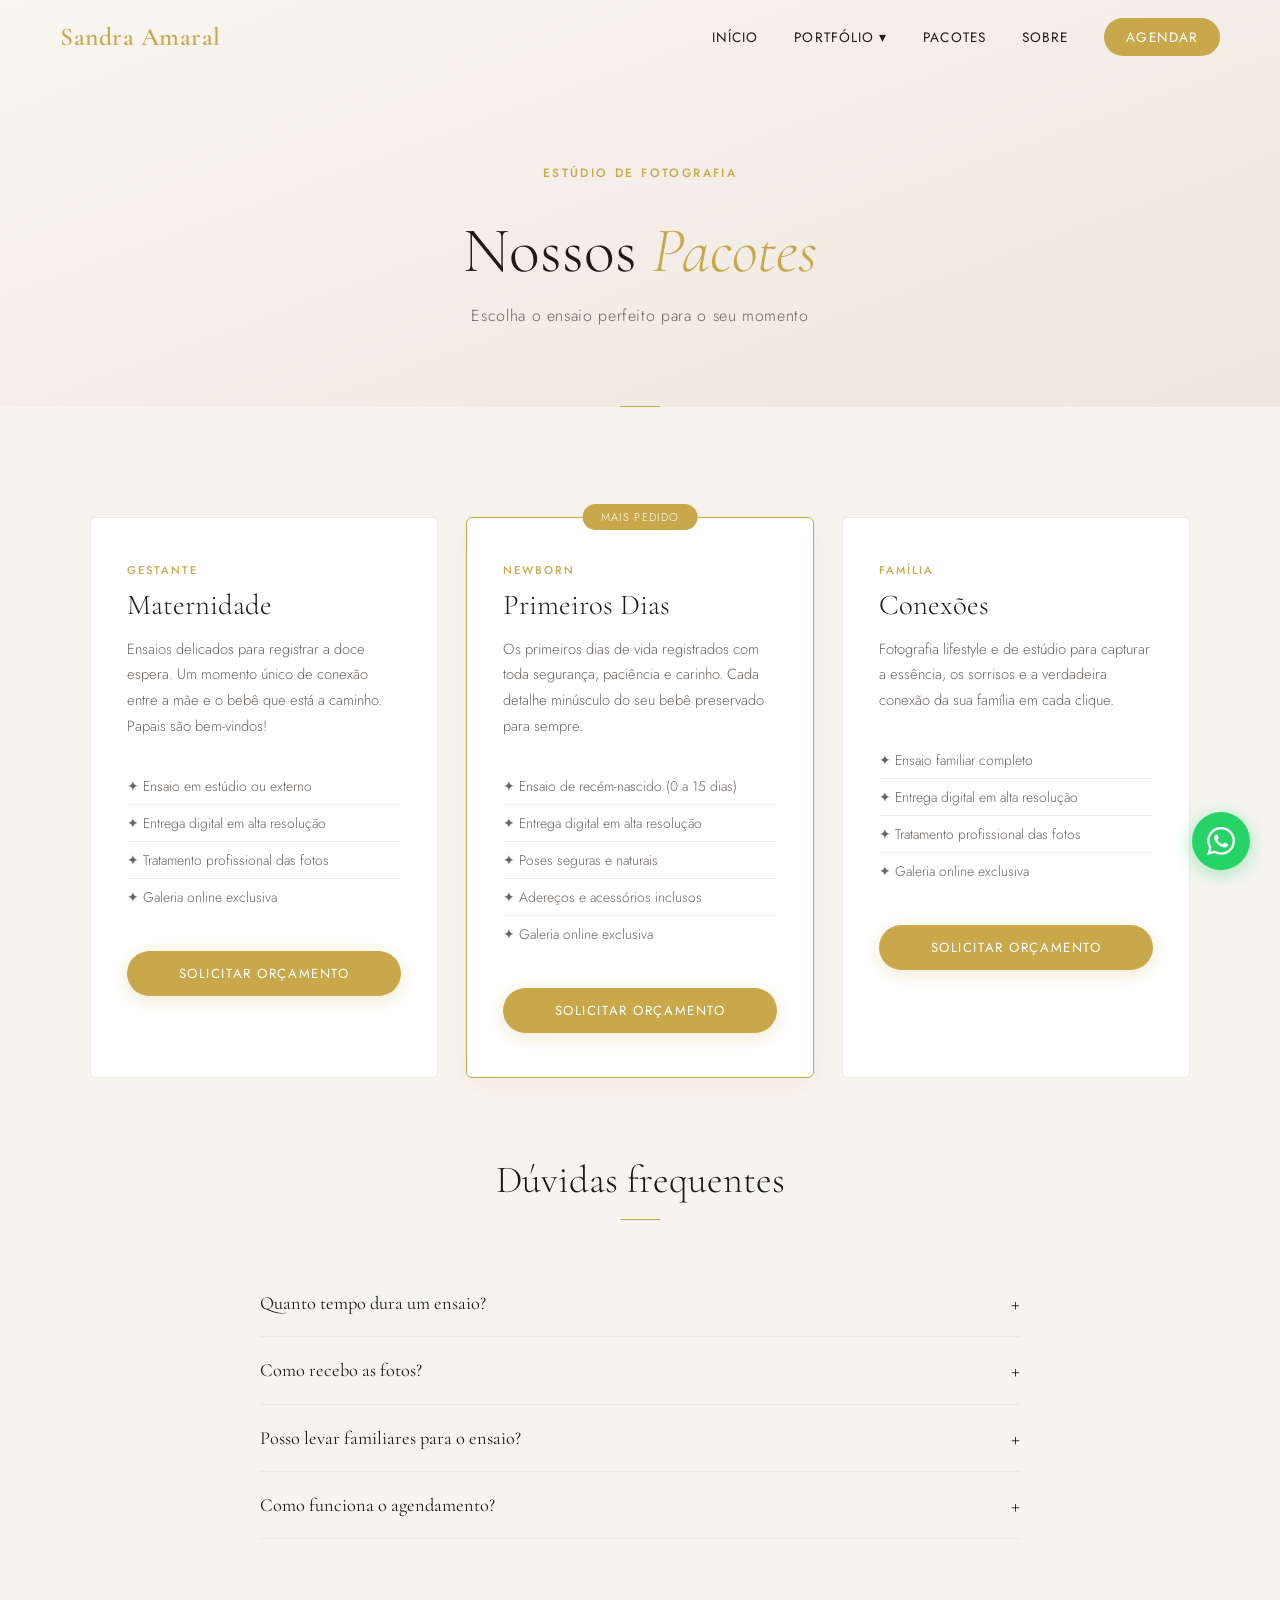
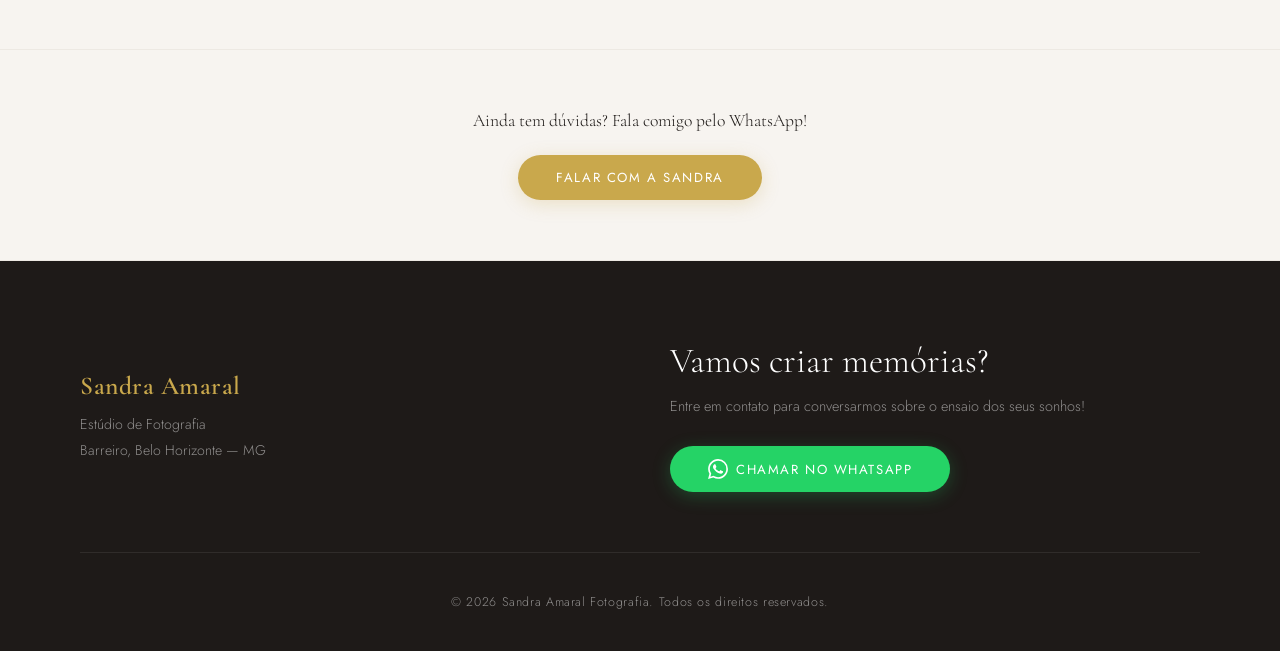
==== pacotes.html @ 1e2834db "Initial commit: Sandra Amaral Photography website" ====
<!DOCTYPE html>
<html lang="pt-BR">
<head>
    <meta charset="UTF-8">
    <meta name="viewport" content="width=device-width, initial-scale=1.0">
    <title>Pacotes | Sandra Amaral Fotografia</title>
    <link rel="stylesheet" href="assets/css/style.css">
    <link href="https://fonts.googleapis.com/css2?family=Cormorant+Garamond:ital,wght@0,300;0,400;0,600;1,300;1,400&family=Jost:wght@300;400;500&display=swap" rel="stylesheet">
</head>
<body>

    <!-- HEADER -->
    <header id="header">
        <div class="logo">Sandra Amaral</div>
        <nav id="main-nav">
            <ul>
                <li><a href="index.html">Início</a></li>
                <li class="has-submenu">
                    <a href="portfolio.html">Portfólio ▾</a>
                    <ul class="submenu">
                        <li><a href="portfolio.html?filter=gestante">Gestante</a></li>
                        <li><a href="portfolio.html?filter=newborn">Newborn</a></li>
                        <li><a href="portfolio.html?filter=familia">Família</a></li>
                    </ul>
                </li>
                <li><a href="pacotes.html">Pacotes</a></li>
                <li><a href="index.html#sobre">Sobre</a></li>
                <li><a href="index.html#contato" class="nav-cta">Agendar</a></li>
            </ul>
        </nav>
        <button class="hamburger" id="hamburger" aria-label="Menu">
            <span></span><span></span><span></span>
        </button>
    </header>

    <!-- MENU MOBILE OVERLAY -->
    <div class="mobile-overlay" id="mobile-overlay">
        <button class="close-btn" id="close-menu">✕</button>
        <nav>
            <ul>
                <li><a href="index.html" class="mob-link">Início</a></li>
                <li><a href="portfolio.html" class="mob-link">Portfólio</a></li>
                <li><a href="pacotes.html" class="mob-link">Pacotes</a></li>
                <li><a href="index.html#sobre" class="mob-link">Sobre</a></li>
                <li><a href="index.html#contato" class="mob-link">Contato</a></li>
            </ul>
        </nav>
    </div>

    <!-- HERO DA PÁGINA -->
    <div class="page-hero">
        <span class="hero-label">Estúdio de Fotografia</span>
        <h1>Nossos <em>Pacotes</em></h1>
        <p>Escolha o ensaio perfeito para o seu momento</p>
    </div>

    <!-- PACOTES -->
    <section class="packages-section">
        <div class="packages-grid">

            <div class="package-card reveal">
                <div class="pkg-tag">Gestante</div>
                <h3>Maternidade</h3>
                <p>Ensaios delicados para registrar a doce espera. Um momento único de conexão entre a mãe e o bebê que está a caminho. Papais são bem-vindos!</p>
                <ul class="pkg-includes">
                    <li>&#10022; Ensaio em estúdio ou externo</li>
                    <li>&#10022; Entrega digital em alta resolução</li>
                    <li>&#10022; Tratamento profissional das fotos</li>
                    <li>&#10022; Galeria online exclusiva</li>
                </ul>
                <a href="https://wa.me/5531988744077?text=Ol%C3%A1%2C+Sandra!+Tenho+interesse+no+pacote+Gestante." target="_blank" class="btn pkg-btn">Solicitar Orçamento</a>
            </div>

            <div class="package-card featured reveal">
                <div class="pkg-badge">Mais pedido</div>
                <div class="pkg-tag">Newborn</div>
                <h3>Primeiros Dias</h3>
                <p>Os primeiros dias de vida registrados com toda segurança, paciência e carinho. Cada detalhe minúsculo do seu bebê preservado para sempre.</p>
                <ul class="pkg-includes">
                    <li>&#10022; Ensaio de recém-nascido (0 a 15 dias)</li>
                    <li>&#10022; Entrega digital em alta resolução</li>
                    <li>&#10022; Poses seguras e naturais</li>
                    <li>&#10022; Adereços e acessórios inclusos</li>
                    <li>&#10022; Galeria online exclusiva</li>
                </ul>
                <a href="https://wa.me/5531988744077?text=Ol%C3%A1%2C+Sandra!+Tenho+interesse+no+pacote+Newborn." target="_blank" class="btn pkg-btn">Solicitar Orçamento</a>
            </div>

            <div class="package-card reveal">
                <div class="pkg-tag">Família</div>
                <h3>Conexões</h3>
                <p>Fotografia lifestyle e de estúdio para capturar a essência, os sorrisos e a verdadeira conexão da sua família em cada clique.</p>
                <ul class="pkg-includes">
                    <li>&#10022; Ensaio familiar completo</li>
                    <li>&#10022; Entrega digital em alta resolução</li>
                    <li>&#10022; Tratamento profissional das fotos</li>
                    <li>&#10022; Galeria online exclusiva</li>
                </ul>
                <a href="https://wa.me/5531988744077?text=Ol%C3%A1%2C+Sandra!+Tenho+interesse+no+pacote+Fam%C3%ADlia." target="_blank" class="btn pkg-btn">Solicitar Orçamento</a>
            </div>

        </div>

        <!-- PERGUNTAS FREQUENTES -->
        <div class="faq-section reveal">
            <h2>Dúvidas frequentes</h2>

            <div class="faq-item">
                <button class="faq-question">Quanto tempo dura um ensaio? <span>+</span></button>
                <div class="faq-answer">
                    <p>O tempo varia conforme o pacote e o tipo de ensaio. Ensaios de gestante costumam durar entre 1h e 1h30. Ensaios newborn podem durar de 2h a 4h, pois respeitamos o ritmo do bebê. Ensaios de família têm duração média de 1h.</p>
                </div>
            </div>

            <div class="faq-item">
                <button class="faq-question">Como recebo as fotos? <span>+</span></button>
                <div class="faq-answer">
                    <p>As fotos são entregues em galeria online privada em alta resolução, prontas para impressão e compartilhamento. O prazo de entrega é combinado no momento do agendamento.</p>
                </div>
            </div>

            <div class="faq-item">
                <button class="faq-question">Posso levar familiares para o ensaio? <span>+</span></button>
                <div class="faq-answer">
                    <p>Sim! Nos ensaios de gestante e newborn, papais e irmãos são bem-vindos sem custo adicional. Nos ensaios de família, toda a família está convidada!</p>
                </div>
            </div>

            <div class="faq-item">
                <button class="faq-question">Como funciona o agendamento? <span>+</span></button>
                <div class="faq-answer">
                    <p>Entre em contato pelo WhatsApp, escolhemos juntos a data e horário, e confirmamos com o pagamento do sinal. É simples e rápido!</p>
                </div>
            </div>
        </div>
    </section>

    <!-- CTA FINAL -->
    <div class="page-cta-bar">
        <p>Ainda tem dúvidas? Fala comigo pelo WhatsApp!</p>
        <a href="https://wa.me/5531988744077?text=Ol%C3%A1%2C+Sandra!+Tenho+d%C3%BAvidas+sobre+os+pacotes." target="_blank" class="btn">Falar com a Sandra</a>
    </div>

    <!-- FOOTER -->
    <footer id="contato">
        <div class="footer-inner">
            <div class="footer-brand">
                <div class="logo footer-logo">Sandra Amaral</div>
                <p>Estúdio de Fotografia<br>Barreiro, Belo Horizonte — MG</p>
            </div>
            <div class="footer-cta">
                <h2>Vamos criar memórias?</h2>
                <p>Entre em contato para conversarmos sobre o ensaio dos seus sonhos!</p>
                <a href="https://wa.me/5531988744077?text=Ol%C3%A1%2C%20Sandra!%20Vi%20seu%20site%20e%20gostaria%20de%20fazer%20um%20or%C3%A7amento." target="_blank" class="btn whatsapp-btn">
                    <svg width="20" height="20" viewBox="0 0 24 24" fill="currentColor" style="vertical-align:middle;margin-right:8px"><path d="M17.472 14.382c-.297-.149-1.758-.867-2.03-.967-.273-.099-.471-.148-.67.15-.197.297-.767.966-.94 1.164-.173.199-.347.223-.644.075-.297-.15-1.255-.463-2.39-1.475-.883-.788-1.48-1.761-1.653-2.059-.173-.297-.018-.458.13-.606.134-.133.298-.347.446-.52.149-.174.198-.298.298-.497.099-.198.05-.371-.025-.52-.075-.149-.669-1.612-.916-2.207-.242-.579-.487-.5-.669-.51-.173-.008-.371-.01-.57-.01-.198 0-.52.074-.792.372-.272.297-1.04 1.016-1.04 2.479 0 1.462 1.065 2.875 1.213 3.074.149.198 2.096 3.2 5.077 4.487.709.306 1.262.489 1.694.625.712.227 1.36.195 1.871.118.571-.085 1.758-.719 2.006-1.413.248-.694.248-1.289.173-1.413-.074-.124-.272-.198-.57-.347m-5.421 7.403h-.004a9.87 9.87 0 01-5.031-1.378l-.361-.214-3.741.982.998-3.648-.235-.374a9.86 9.86 0 01-1.51-5.26c.001-5.45 4.436-9.884 9.888-9.884 2.64 0 5.122 1.03 6.988 2.898a9.825 9.825 0 012.893 6.994c-.003 5.45-4.437 9.884-9.885 9.884m8.413-18.297A11.815 11.815 0 0012.05 0C5.495 0 .16 5.335.157 11.892c0 2.096.547 4.142 1.588 5.945L.057 24l6.305-1.654a11.882 11.882 0 005.683 1.448h.005c6.554 0 11.89-5.335 11.893-11.893a11.821 11.821 0 00-3.48-8.413z"/></svg>
                    Chamar no WhatsApp
                </a>
            </div>
        </div>
        <p class="copyright">&copy; 2026 Sandra Amaral Fotografia. Todos os direitos reservados.</p>
    </footer>

    <a href="https://wa.me/5531988744077?text=Ol%C3%A1%2C%20Sandra!" target="_blank" class="whatsapp-float" aria-label="WhatsApp">
        <svg width="28" height="28" viewBox="0 0 24 24" fill="white"><path d="M17.472 14.382c-.297-.149-1.758-.867-2.03-.967-.273-.099-.471-.148-.67.15-.197.297-.767.966-.94 1.164-.173.199-.347.223-.644.075-.297-.15-1.255-.463-2.39-1.475-.883-.788-1.48-1.761-1.653-2.059-.173-.297-.018-.458.13-.606.134-.133.298-.347.446-.52.149-.174.198-.298.298-.497.099-.198.05-.371-.025-.52-.075-.149-.669-1.612-.916-2.207-.242-.579-.487-.5-.669-.51-.173-.008-.371-.01-.57-.01-.198 0-.52.074-.792.372-.272.297-1.04 1.016-1.04 2.479 0 1.462 1.065 2.875 1.213 3.074.149.198 2.096 3.2 5.077 4.487.709.306 1.262.489 1.694.625.712.227 1.36.195 1.871.118.571-.085 1.758-.719 2.006-1.413.248-.694.248-1.289.173-1.413-.074-.124-.272-.198-.57-.347m-5.421 7.403h-.004a9.87 9.87 0 01-5.031-1.378l-.361-.214-3.741.982.998-3.648-.235-.374a9.86 9.86 0 01-1.51-5.26c.001-5.45 4.436-9.884 9.888-9.884 2.64 0 5.122 1.03 6.988 2.898a9.825 9.825 0 012.893 6.994c-.003 5.45-4.437 9.884-9.885 9.884m8.413-18.297A11.815 11.815 0 0012.05 0C5.495 0 .16 5.335.157 11.892c0 2.096.547 4.142 1.588 5.945L.057 24l6.305-1.654a11.882 11.882 0 005.683 1.448h.005c6.554 0 11.89-5.335 11.893-11.893a11.821 11.821 0 00-3.48-8.413z"/></svg>
    </a>

    <script src="assets/js/script.js"></script>
</body>
</html>
---- assets/css/style.css ----
/* ============================================
   RESET & VARIÁVEIS
   ============================================ */
*, *::before, *::after {
    margin: 0;
    padding: 0;
    box-sizing: border-box;
}

:root {
    --bg:        #fdfcfa;
    --bg-alt:    #f7f4f0;
    --dark:      #1e1a18;
    --mid:       #6b6460;
    --gold:      #c9a84c;
    --gold-dark: #a8883a;
    --white:     #ffffff;
    --shadow:    rgba(30,26,24,0.08);
    --radius:    3px;
    --transition: 0.35s cubic-bezier(0.4, 0, 0.2, 1);
}

html {
    scroll-behavior: smooth;
    font-size: 16px;
}

body {
    font-family: 'Jost', sans-serif;
    font-weight: 300;
    color: var(--mid);
    background-color: var(--bg);
    overflow-x: hidden;
}

h1, h2, h3, .logo {
    font-family: 'Cormorant Garamond', serif;
    color: var(--dark);
    line-height: 1.15;
}

img { display: block; max-width: 100%; }
a  { text-decoration: none; }

/* ============================================
   ANIMAÇÕES DE ENTRADA (REVEAL)
   ============================================ */
.reveal {
    opacity: 0;
    transform: translateY(30px);
    transition: opacity 0.7s ease, transform 0.7s ease;
}
.reveal.visible {
    opacity: 1;
    transform: translateY(0);
}
.reveal:nth-child(2) { transition-delay: 0.1s; }
.reveal:nth-child(3) { transition-delay: 0.2s; }
.reveal:nth-child(4) { transition-delay: 0.3s; }

/* ============================================
   HEADER & NAVEGAÇÃO
   ============================================ */
#header {
    position: fixed;
    top: 0; left: 0;
    width: 100%;
    display: flex;
    justify-content: space-between;
    align-items: center;
    padding: 22px 60px;
    z-index: 900;
    transition: background var(--transition), padding var(--transition), box-shadow var(--transition);
}

#header.scrolled {
    background: rgba(253,252,250,0.97);
    backdrop-filter: blur(8px);
    padding: 14px 60px;
    box-shadow: 0 1px 20px var(--shadow);
}

.logo {
    font-size: 1.6rem;
    font-weight: 600;
    color: var(--gold);
    letter-spacing: 0.02em;
}

#main-nav ul {
    list-style: none;
    display: flex;
    align-items: center;
    gap: 36px;
}

#main-nav a {
    font-family: 'Jost', sans-serif;
    font-weight: 400;
    font-size: 0.85rem;
    letter-spacing: 0.08em;
    text-transform: uppercase;
    color: var(--dark);
    transition: color var(--transition);
}

#main-nav a:hover { color: var(--gold); }

.nav-cta {
    background: var(--gold);
    color: var(--white) !important;
    padding: 9px 22px;
    border-radius: 30px;
    transition: background var(--transition), transform var(--transition) !important;
}
.nav-cta:hover {
    background: var(--gold-dark) !important;
    transform: translateY(-1px);
}

/* Submenu */
.has-submenu { position: relative; }
.submenu {
    position: absolute;
    top: 130%;
    left: 50%;
    transform: translateX(-50%);
    background: var(--white);
    border: 1px solid #ede9e3;
    border-radius: 4px;
    padding: 10px 0;
    min-width: 150px;
    box-shadow: 0 8px 30px var(--shadow);
    opacity: 0;
    pointer-events: none;
    transition: opacity var(--transition), top var(--transition);
    flex-direction: column !important;
    gap: 0 !important;
}
.has-submenu:hover .submenu {
    opacity: 1;
    pointer-events: all;
    top: 110%;
}
.submenu li { display: block; }
.submenu a {
    display: block;
    padding: 9px 20px;
    text-transform: uppercase;
    font-size: 0.8rem;
    letter-spacing: 0.06em;
}
.submenu a:hover { background: var(--bg-alt); }

/* Hamburguer */
.hamburger {
    display: none;
    flex-direction: column;
    justify-content: center;
    align-items: center;
    gap: 5px;
    background: none;
    border: none;
    cursor: pointer;
    padding: 8px;
    z-index: 1000;
}
.hamburger span {
    display: block;
    width: 24px;
    height: 1.5px;
    background: var(--dark);
    transition: all var(--transition);
}
.hamburger.open span:nth-child(1) { transform: translateY(6.5px) rotate(45deg); }
.hamburger.open span:nth-child(2) { opacity: 0; }
.hamburger.open span:nth-child(3) { transform: translateY(-6.5px) rotate(-45deg); }

/* Overlay Mobile */
.mobile-overlay {
    position: fixed;
    inset: 0;
    background: var(--bg);
    z-index: 850;
    display: flex;
    flex-direction: column;
    align-items: center;
    justify-content: center;
    opacity: 0;
    pointer-events: none;
    transition: opacity var(--transition);
}
.mobile-overlay.open {
    opacity: 1;
    pointer-events: all;
}
.mobile-overlay ul {
    list-style: none;
    text-align: center;
}
.mobile-overlay li { margin: 18px 0; }
.mobile-overlay a {
    font-family: 'Cormorant Garamond', serif;
    font-size: 2.2rem;
    color: var(--dark);
    font-weight: 300;
    transition: color var(--transition);
}
.mobile-overlay a:hover { color: var(--gold); }
.close-btn {
    position: absolute;
    top: 25px; right: 30px;
    background: none;
    border: none;
    font-size: 1.6rem;
    cursor: pointer;
    color: var(--mid);
}

/* ============================================
   HERO
   ============================================ */
.hero {
    position: relative;
    min-height: 100vh;
    display: flex;
    align-items: center;
    justify-content: center;
    text-align: center;
    overflow: hidden;
}

.hero-bg {
    position: absolute;
    inset: 0;
    background: linear-gradient(160deg, #f9f5f0 0%, #ede7de 100%);
    z-index: 0;
}

/* Ornamento decorativo sutil */
.hero-bg::before {
    content: '';
    position: absolute;
    top: -10%;
    right: -5%;
    width: 55vw;
    height: 55vw;
    border-radius: 50%;
    background: radial-gradient(circle, rgba(201,168,76,0.08) 0%, transparent 70%);
}

.hero-content {
    position: relative;
    z-index: 1;
    max-width: 780px;
    padding: 0 30px;
    padding-top: 80px;
}

.hero-label {
    display: inline-block;
    font-family: 'Jost', sans-serif;
    font-size: 0.75rem;
    font-weight: 500;
    letter-spacing: 0.2em;
    text-transform: uppercase;
    color: var(--gold);
    margin-bottom: 20px;
}

.hero h1 {
    font-size: clamp(2.8rem, 6vw, 5rem);
    font-weight: 300;
    margin-bottom: 24px;
    color: var(--dark);
}
.hero h1 em {
    font-style: italic;
    color: var(--gold);
}

.hero p {
    font-size: 1.05rem;
    line-height: 1.8;
    margin-bottom: 40px;
    color: var(--mid);
}

.hero-scroll-hint {
    position: absolute;
    bottom: 40px;
    left: 50%;
    transform: translateX(-50%);
    display: flex;
    flex-direction: column;
    align-items: center;
    gap: 10px;
    opacity: 0.5;
    z-index: 1;
}
.hero-scroll-hint span {
    font-size: 0.7rem;
    letter-spacing: 0.15em;
    text-transform: uppercase;
}
.scroll-line {
    width: 1px;
    height: 50px;
    background: linear-gradient(to bottom, var(--dark), transparent);
    animation: scrollPulse 2s ease-in-out infinite;
}
@keyframes scrollPulse {
    0%, 100% { transform: scaleY(1); opacity: 0.5; }
    50% { transform: scaleY(0.6); opacity: 1; }
}

/* ============================================
   BOTÕES
   ============================================ */
.btn {
    display: inline-block;
    padding: 13px 38px;
    background: var(--gold);
    color: var(--white);
    font-family: 'Jost', sans-serif;
    font-weight: 400;
    font-size: 0.82rem;
    letter-spacing: 0.12em;
    text-transform: uppercase;
    border-radius: 30px;
    transition: all var(--transition);
    box-shadow: 0 4px 18px rgba(201,168,76,0.25);
}
.btn:hover {
    background: var(--gold-dark);
    transform: translateY(-2px);
    box-shadow: 0 8px 25px rgba(201,168,76,0.35);
}

/* ============================================
   SEÇÕES — PADRÃO
   ============================================ */
section { padding: 110px 60px; }

.section-header { text-align: center; margin-bottom: 60px; }
.section-header h2 {
    font-size: clamp(2rem, 4vw, 3rem);
    font-weight: 300;
    position: relative;
    display: inline-block;
    padding-bottom: 20px;
}
.section-header h2::after {
    content: '';
    position: absolute;
    bottom: 0; left: 50%;
    transform: translateX(-50%);
    width: 40px; height: 1px;
    background: var(--gold);
}
.section-sub {
    margin-top: 16px;
    font-size: 0.95rem;
    color: var(--mid);
    letter-spacing: 0.04em;
}

/* ============================================
   PORTFÓLIO — MASONRY + FILTRO
   ============================================ */
.portfolio-section { background: var(--bg); }

.filter-bar {
    display: flex;
    justify-content: center;
    gap: 12px;
    margin-bottom: 50px;
    flex-wrap: wrap;
}
.filter-btn {
    background: none;
    border: 1px solid #ddd5c8;
    padding: 8px 24px;
    border-radius: 30px;
    font-family: 'Jost', sans-serif;
    font-size: 0.78rem;
    letter-spacing: 0.1em;
    text-transform: uppercase;
    color: var(--mid);
    cursor: pointer;
    transition: all var(--transition);
}
.filter-btn:hover,
.filter-btn.active {
    background: var(--gold);
    border-color: var(--gold);
    color: var(--white);
}

.masonry-gallery {
    columns: 3;
    column-gap: 16px;
}

.masonry-item {
    position: relative;
    break-inside: avoid;
    margin-bottom: 16px;
    overflow: hidden;
    border-radius: var(--radius);
    cursor: pointer;
}
.masonry-item img {
    width: 100%;
    display: block;
    transition: transform 0.5s ease;
}
.masonry-item:hover img { transform: scale(1.04); }

.img-overlay {
    position: absolute;
    inset: 0;
    background: linear-gradient(to top, rgba(30,26,24,0.55) 0%, transparent 50%);
    opacity: 0;
    display: flex;
    align-items: flex-end;
    padding: 20px;
    transition: opacity var(--transition);
}
.masonry-item:hover .img-overlay { opacity: 1; }
.img-overlay span {
    color: var(--white);
    font-size: 0.75rem;
    letter-spacing: 0.15em;
    text-transform: uppercase;
}

/* Itens ocultos pelo filtro */
.masonry-item.hidden {
    display: none;
}

/* ============================================
   LIGHTBOX
   ============================================ */
.lightbox {
    position: fixed;
    inset: 0;
    background: rgba(20,16,14,0.95);
    z-index: 9999;
    display: flex;
    align-items: center;
    justify-content: center;
    opacity: 0;
    pointer-events: none;
    transition: opacity 0.3s ease;
}
.lightbox.open {
    opacity: 1;
    pointer-events: all;
}
.lightbox img {
    max-width: 90vw;
    max-height: 85vh;
    object-fit: contain;
    border-radius: var(--radius);
    box-shadow: 0 20px 60px rgba(0,0,0,0.5);
}
.lb-close, .lb-prev, .lb-next {
    position: absolute;
    background: none;
    border: none;
    color: rgba(255,255,255,0.7);
    cursor: pointer;
    font-size: 2rem;
    transition: color var(--transition);
    line-height: 1;
}
.lb-close:hover, .lb-prev:hover, .lb-next:hover { color: #fff; }
.lb-close { top: 25px; right: 35px; font-size: 1.5rem; }
.lb-prev  { left: 20px; font-size: 3rem; }
.lb-next  { right: 20px; font-size: 3rem; }
.lb-caption {
    position: absolute;
    bottom: 25px;
    left: 50%; transform: translateX(-50%);
    color: rgba(255,255,255,0.6);
    font-size: 0.78rem;
    letter-spacing: 0.12em;
    text-transform: uppercase;
}

/* ============================================
   PACOTES
   ============================================ */
.packages-section { background: var(--bg-alt); }

.packages-grid {
    display: grid;
    grid-template-columns: repeat(auto-fit, minmax(290px, 1fr));
    gap: 28px;
    max-width: 1100px;
    margin: 0 auto;
}

.package-card {
    background: var(--white);
    border: 1px solid #ede9e3;
    border-radius: 6px;
    padding: 44px 36px;
    position: relative;
    transition: transform var(--transition), box-shadow var(--transition);
}
.package-card:hover {
    transform: translateY(-6px);
    box-shadow: 0 16px 50px var(--shadow);
}
.package-card.featured {
    border-color: var(--gold);
    box-shadow: 0 8px 30px rgba(201,168,76,0.12);
}

.pkg-badge {
    position: absolute;
    top: -14px; left: 50%;
    transform: translateX(-50%);
    background: var(--gold);
    color: var(--white);
    font-size: 0.7rem;
    letter-spacing: 0.12em;
    text-transform: uppercase;
    padding: 5px 18px;
    border-radius: 20px;
    white-space: nowrap;
}

.pkg-tag {
    font-size: 0.7rem;
    letter-spacing: 0.18em;
    text-transform: uppercase;
    color: var(--gold);
    margin-bottom: 10px;
    font-weight: 500;
}

.package-card h3 {
    font-size: 1.8rem;
    font-weight: 300;
    margin-bottom: 16px;
}

.package-card > p {
    font-size: 0.92rem;
    line-height: 1.75;
    margin-bottom: 28px;
}

.pkg-includes {
    list-style: none;
    margin-bottom: 36px;
}
.pkg-includes li {
    font-size: 0.87rem;
    padding: 8px 0;
    border-bottom: 1px solid #f0ece6;
    color: var(--mid);
}
.pkg-includes li:last-child { border-bottom: none; }

.pkg-btn { width: 100%; text-align: center; }

/* ============================================
   SOBRE
   ============================================ */
.about-section {
    background: var(--bg);
    display: grid;
    grid-template-columns: 1fr 1fr;
    gap: 80px;
    align-items: center;
    padding: 110px 80px;
}

.about-img {
    position: relative;
}
.about-img img {
    width: 100%;
    border-radius: 4px;
    aspect-ratio: 3/4;
    object-fit: cover;
}
/* Detalhe ornamental */
.about-img::before {
    content: '';
    position: absolute;
    top: -20px; left: -20px;
    right: 20px; bottom: 20px;
    border: 1px solid var(--gold);
    border-radius: 4px;
    opacity: 0.35;
    pointer-events: none;
}

.about-text h2 {
    font-size: clamp(2rem, 3.5vw, 2.8rem);
    font-weight: 300;
    margin: 12px 0 24px;
}
.about-text p {
    font-size: 0.95rem;
    line-height: 1.9;
    margin-bottom: 18px;
}
.about-text .btn { margin-top: 16px; }

/* ============================================
   FOOTER
   ============================================ */
footer {
    background: var(--dark);
    color: rgba(255,255,255,0.5);
    padding: 80px 80px 40px;
}

.footer-inner {
    display: grid;
    grid-template-columns: 1fr 1fr;
    gap: 60px;
    align-items: center;
    padding-bottom: 60px;
    border-bottom: 1px solid rgba(255,255,255,0.08);
    margin-bottom: 40px;
}

.footer-brand .logo {
    color: var(--gold);
    margin-bottom: 12px;
}
.footer-brand p {
    font-size: 0.88rem;
    line-height: 1.8;
}

.footer-cta h2 {
    font-size: clamp(1.6rem, 3vw, 2.2rem);
    font-weight: 300;
    color: var(--white);
    margin-bottom: 12px;
}
.footer-cta p {
    font-size: 0.9rem;
    margin-bottom: 28px;
    line-height: 1.7;
}

.whatsapp-btn {
    background: #25D366;
    box-shadow: 0 4px 18px rgba(37,211,102,0.25);
    display: inline-flex;
    align-items: center;
}
.whatsapp-btn:hover { background: #1da854; }

.copyright {
    font-size: 0.78rem;
    text-align: center;
    letter-spacing: 0.05em;
}

/* ============================================
   BOTÃO FLUTUANTE WHATSAPP
   ============================================ */
.whatsapp-float {
    position: fixed;
    bottom: 30px; right: 30px;
    width: 58px; height: 58px;
    border-radius: 50%;
    background: #25D366;
    display: flex;
    align-items: center;
    justify-content: center;
    box-shadow: 0 4px 20px rgba(37,211,102,0.4);
    z-index: 800;
    transition: all var(--transition);
}
.whatsapp-float:hover {
    transform: scale(1.1);
    box-shadow: 0 8px 28px rgba(37,211,102,0.5);
}

/* ============================================
   RESPONSIVO
   ============================================ */
@media (max-width: 900px) {
    #main-nav { display: none; }
    .hamburger { display: flex; }

    #header { padding: 18px 24px; }
    #header.scrolled { padding: 14px 24px; }

    section { padding: 80px 24px; }

    .masonry-gallery { columns: 2; }

    .about-section {
        grid-template-columns: 1fr;
        padding: 80px 24px;
        gap: 50px;
    }
    .about-img::before { display: none; }

    .footer-inner {
        grid-template-columns: 1fr;
        gap: 40px;
    }
    footer { padding: 60px 24px 30px; }
}

@media (max-width: 600px) {
    .masonry-gallery { columns: 1; }
    .hero h1 { font-size: 2.4rem; }
    .packages-grid { grid-template-columns: 1fr; }
    .hero-scroll-hint { display: none; }
}

/* ============================================
   PÁGINAS INTERNAS (portfolio.html / pacotes.html)
   ============================================ */

/* Hero das páginas internas */
.page-hero {
    background: linear-gradient(160deg, #f9f5f0 0%, #ede7de 100%);
    text-align: center;
    padding: 160px 30px 80px;
    position: relative;
}
.page-hero::after {
    content: '';
    position: absolute;
    bottom: 0; left: 50%;
    transform: translateX(-50%);
    width: 40px; height: 1px;
    background: var(--gold);
}
.page-hero h1 {
    font-size: clamp(2.4rem, 5vw, 4rem);
    font-weight: 300;
    margin: 12px 0 16px;
}
.page-hero h1 em {
    font-style: italic;
    color: var(--gold);
}
.page-hero p {
    font-size: 1rem;
    color: var(--mid);
    letter-spacing: 0.04em;
}

/* CTA bar no final das páginas */
.page-cta-bar {
    background: var(--bg-alt);
    text-align: center;
    padding: 60px 30px;
    border-top: 1px solid #ede9e3;
    border-bottom: 1px solid #ede9e3;
}
.page-cta-bar p {
    font-size: 1.1rem;
    margin-bottom: 24px;
    color: var(--dark);
    font-family: 'Cormorant Garamond', serif;
    font-weight: 300;
}

/* FAQ — Perguntas frequentes */
.faq-section {
    max-width: 760px;
    margin: 80px auto 0;
    text-align: left;
}
.faq-section h2 {
    font-size: clamp(1.8rem, 3vw, 2.4rem);
    font-weight: 300;
    text-align: center;
    margin-bottom: 50px;
    position: relative;
    display: inline-block;
    left: 50%;
    transform: translateX(-50%);
    padding-bottom: 18px;
}
.faq-section h2::after {
    content: '';
    position: absolute;
    bottom: 0; left: 50%;
    transform: translateX(-50%);
    width: 40px; height: 1px;
    background: var(--gold);
}
.faq-item {
    border-bottom: 1px solid #ede9e3;
}
.faq-question {
    width: 100%;
    background: none;
    border: none;
    text-align: left;
    padding: 22px 0;
    font-family: 'Cormorant Garamond', serif;
    font-size: 1.15rem;
    color: var(--dark);
    cursor: pointer;
    display: flex;
    justify-content: space-between;
    align-items: center;
    gap: 16px;
    transition: color var(--transition);
}
.faq-question:hover { color: var(--gold); }
.faq-question span {
    font-size: 1.4rem;
    font-weight: 300;
    line-height: 1;
    transition: transform var(--transition);
    flex-shrink: 0;
}
.faq-item.open .faq-question span { transform: rotate(45deg); }
.faq-answer {
    max-height: 0;
    overflow: hidden;
    transition: max-height 0.4s ease, padding 0.3s ease;
}
.faq-item.open .faq-answer { max-height: 300px; padding-bottom: 20px; }
.faq-answer p {
    font-size: 0.93rem;
    line-height: 1.85;
    color: var(--mid);
}

/* ============================================
   SEÇÃO DE FEEDBACKS / DEPOIMENTOS
   ============================================ */
.reviews-section {
    background: var(--bg-alt);
    padding: 110px 0 80px;
    overflow: hidden;
}

.reviews-section .section-header {
    padding: 0 60px;
    margin-bottom: 60px;
}

.reviews-track-wrapper {
    overflow: hidden;
    cursor: grab;
    user-select: none;
}
.reviews-track-wrapper:active { cursor: grabbing; }

.reviews-track {
    display: flex;
    gap: 28px;
    padding: 20px 60px 30px;
    width: max-content;
    animation: slideReviews 30s linear infinite;
}
.reviews-track:hover { animation-play-state: paused; }

@keyframes slideReviews {
    0%   { transform: translateX(0); }
    100% { transform: translateX(-50%); }
}

.review-card {
    background: var(--white);
    border: 1px solid #ede9e3;
    border-radius: 6px;
    padding: 36px 32px;
    width: 360px;
    flex-shrink: 0;
    display: flex;
    flex-direction: column;
    gap: 18px;
    transition: box-shadow var(--transition), transform var(--transition);
}
.review-card:hover {
    box-shadow: 0 12px 40px var(--shadow);
    transform: translateY(-4px);
}

.review-stars {
    color: var(--gold);
    font-size: 1rem;
    letter-spacing: 3px;
}

.review-text {
    font-size: 0.93rem;
    line-height: 1.85;
    color: var(--mid);
    font-style: italic;
    flex: 1;
}

.review-author {
    display: flex;
    align-items: center;
    gap: 14px;
    padding-top: 16px;
    border-top: 1px solid #f0ece6;
}

.review-avatar {
    width: 42px;
    height: 42px;
    border-radius: 50%;
    background: linear-gradient(135deg, var(--gold), var(--gold-dark));
    color: var(--white);
    font-family: 'Cormorant Garamond', serif;
    font-size: 1.2rem;
    display: flex;
    align-items: center;
    justify-content: center;
    flex-shrink: 0;
}

.review-author strong {
    display: block;
    font-family: 'Cormorant Garamond', serif;
    font-size: 1rem;
    color: var(--dark);
    font-weight: 600;
}
.review-author span {
    font-size: 0.75rem;
    letter-spacing: 0.08em;
    text-transform: uppercase;
    color: var(--gold);
}

.reviews-dots {
    display: flex;
    justify-content: center;
    gap: 8px;
    margin-top: 36px;
}
.reviews-dots .dot {
    width: 6px; height: 6px;
    border-radius: 50%;
    background: #d5cdc4;
    cursor: pointer;
    transition: background var(--transition), transform var(--transition);
}
.reviews-dots .dot.active {
    background: var(--gold);
    transform: scale(1.4);
}

@media (max-width: 900px) {
    .reviews-section { padding: 80px 0 60px; }
    .reviews-section .section-header { padding: 0 24px; }
    .reviews-track { padding: 20px 24px 30px; gap: 16px; }
    .review-card { width: 300px; padding: 28px 24px; }
}
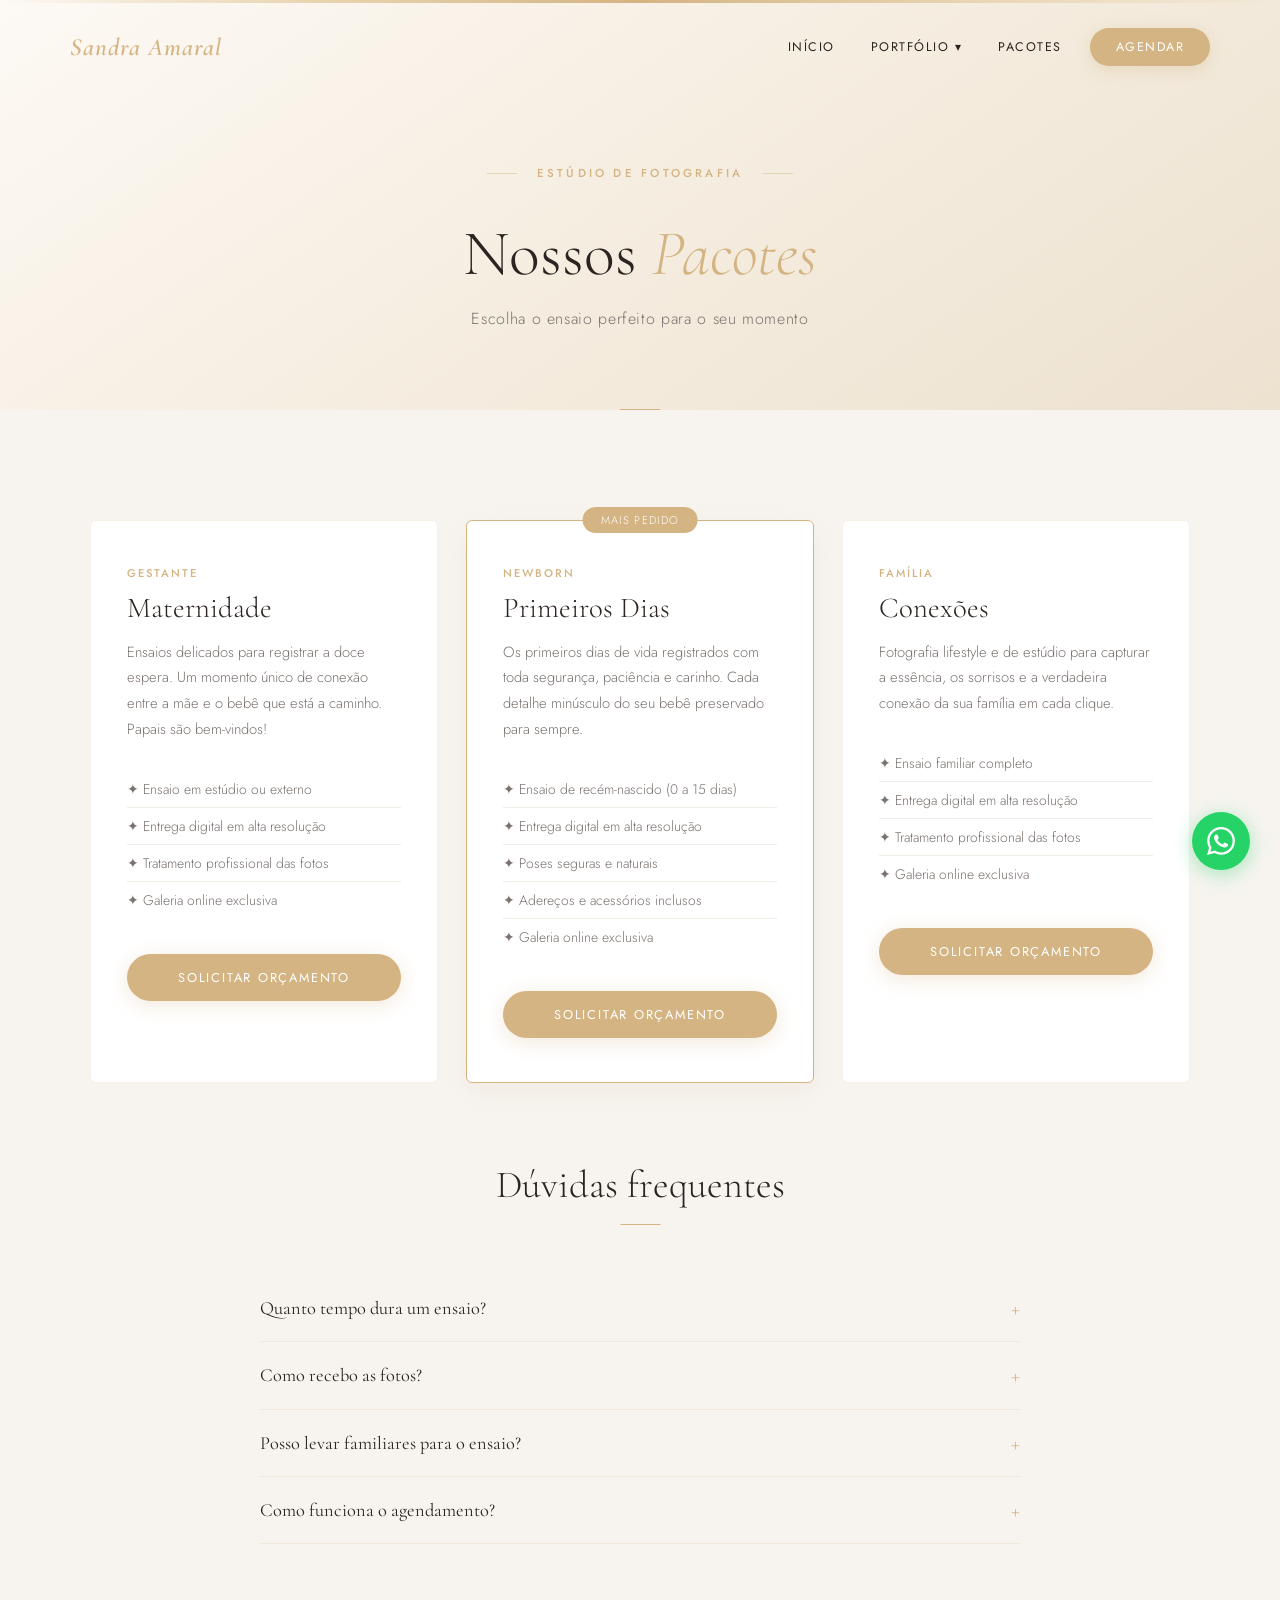
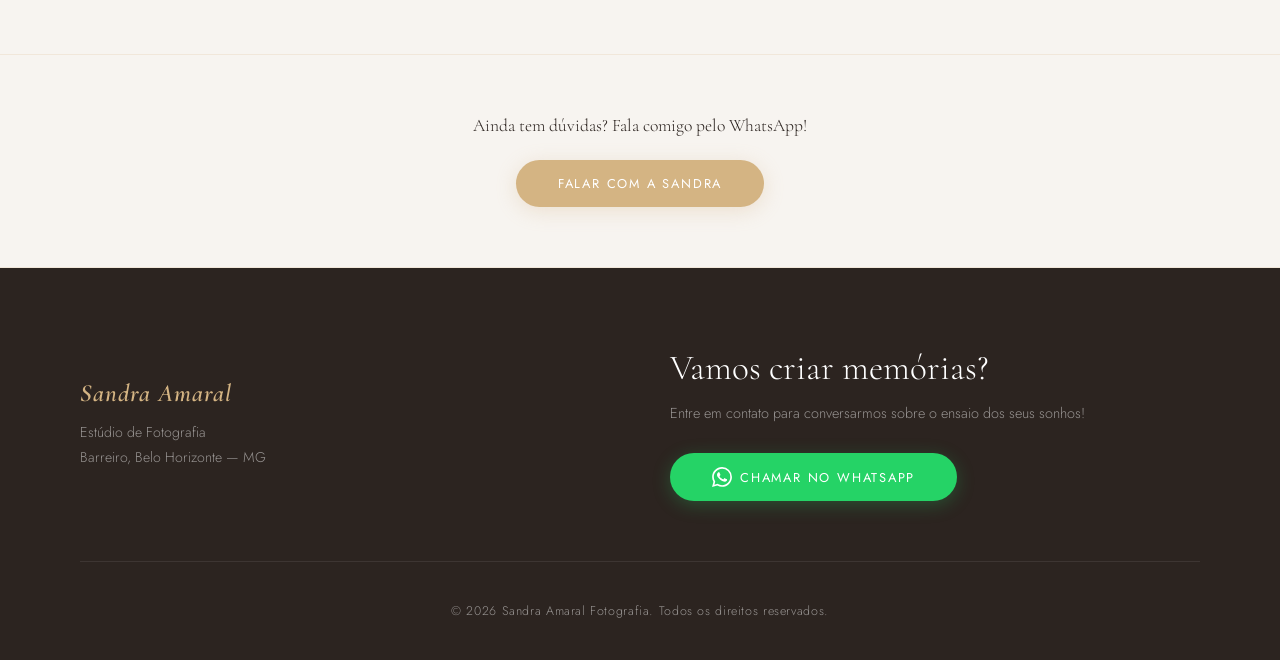
==== commit a92dc0df: "Melhorando as funcionalidades e corrigindo bugs" ====
--- a/pacotes.html
+++ b/pacotes.html
@@ -24,7 +24,6 @@
                     </ul>
                 </li>
                 <li><a href="pacotes.html">Pacotes</a></li>
-                <li><a href="index.html#sobre">Sobre</a></li>
                 <li><a href="index.html#contato" class="nav-cta">Agendar</a></li>
             </ul>
         </nav>
@@ -33,7 +32,7 @@
         </button>
     </header>
 
-    <!-- MENU MOBILE OVERLAY -->
+    <!-- MENU MOBILE -->
     <div class="mobile-overlay" id="mobile-overlay">
         <button class="close-btn" id="close-menu">✕</button>
         <nav>
@@ -41,7 +40,6 @@
                 <li><a href="index.html" class="mob-link">Início</a></li>
                 <li><a href="portfolio.html" class="mob-link">Portfólio</a></li>
                 <li><a href="pacotes.html" class="mob-link">Pacotes</a></li>
-                <li><a href="index.html#sobre" class="mob-link">Sobre</a></li>
                 <li><a href="index.html#contato" class="mob-link">Contato</a></li>
             </ul>
         </nav>
--- a/assets/css/style.css
+++ b/assets/css/style.css
@@ -8,15 +8,16 @@
 }
 
 :root {
-    --bg:        #fdfcfa;
-    --bg-alt:    #f7f4f0;
-    --dark:      #1e1a18;
-    --mid:       #6b6460;
-    --gold:      #c9a84c;
-    --gold-dark: #a8883a;
-    --white:     #ffffff;
-    --shadow:    rgba(30,26,24,0.08);
-    --radius:    3px;
+    --bg:         #fdfcfa;
+    --bg-alt:     #f7f4f0;
+    --dark:       #2c2420;
+    --mid:        #7a726e;
+    --gold:       #d4b483;
+    --gold-dark:  #b8955f;
+    --gold-light: #e8d4b0;
+    --white:      #ffffff;
+    --shadow:     rgba(44,36,32,0.07);
+    --radius:     3px;
     --transition: 0.35s cubic-bezier(0.4, 0, 0.2, 1);
 }
 
@@ -68,54 +69,63 @@
     display: flex;
     justify-content: space-between;
     align-items: center;
-    padding: 22px 60px;
+    padding: 28px 70px;
     z-index: 900;
     transition: background var(--transition), padding var(--transition), box-shadow var(--transition);
 }
 
 #header.scrolled {
     background: rgba(253,252,250,0.97);
-    backdrop-filter: blur(8px);
-    padding: 14px 60px;
-    box-shadow: 0 1px 20px var(--shadow);
+    backdrop-filter: blur(12px);
+    padding: 16px 70px;
+    box-shadow: 0 1px 30px rgba(212,180,131,0.15);
 }
 
 .logo {
-    font-size: 1.6rem;
+    font-size: 1.55rem;
     font-weight: 600;
     color: var(--gold);
-    letter-spacing: 0.02em;
+    letter-spacing: 0.04em;
+    font-style: italic;
 }
 
 #main-nav ul {
     list-style: none;
     display: flex;
     align-items: center;
-    gap: 36px;
-}
-
-#main-nav a {
+    gap: 4px;
+}
+
+#main-nav > ul > li > a {
     font-family: 'Jost', sans-serif;
     font-weight: 400;
-    font-size: 0.85rem;
-    letter-spacing: 0.08em;
+    font-size: 0.78rem;
+    letter-spacing: 0.12em;
     text-transform: uppercase;
     color: var(--dark);
-    transition: color var(--transition);
-}
-
-#main-nav a:hover { color: var(--gold); }
+    padding: 8px 16px;
+    border-radius: 30px;
+    transition: all var(--transition);
+    display: block;
+}
+
+#main-nav > ul > li > a:hover {
+    color: var(--gold);
+    background: rgba(212,180,131,0.1);
+}
 
 .nav-cta {
-    background: var(--gold);
+    background: var(--gold) !important;
     color: var(--white) !important;
-    padding: 9px 22px;
+    padding: 10px 26px !important;
     border-radius: 30px;
-    transition: background var(--transition), transform var(--transition) !important;
+    box-shadow: 0 4px 16px rgba(212,180,131,0.35);
+    margin-left: 8px;
 }
 .nav-cta:hover {
     background: var(--gold-dark) !important;
-    transform: translateY(-1px);
+    transform: translateY(-2px);
+    box-shadow: 0 8px 24px rgba(212,180,131,0.45) !important;
 }
 
 /* Submenu */
@@ -126,11 +136,11 @@
     left: 50%;
     transform: translateX(-50%);
     background: var(--white);
-    border: 1px solid #ede9e3;
-    border-radius: 4px;
-    padding: 10px 0;
-    min-width: 150px;
-    box-shadow: 0 8px 30px var(--shadow);
+    border: 1px solid rgba(212,180,131,0.25);
+    border-radius: 8px;
+    padding: 8px 0;
+    min-width: 160px;
+    box-shadow: 0 12px 40px rgba(44,36,32,0.1);
     opacity: 0;
     pointer-events: none;
     transition: opacity var(--transition), top var(--transition);
@@ -145,12 +155,19 @@
 .submenu li { display: block; }
 .submenu a {
     display: block;
-    padding: 9px 20px;
-    text-transform: uppercase;
-    font-size: 0.8rem;
-    letter-spacing: 0.06em;
-}
-.submenu a:hover { background: var(--bg-alt); }
+    padding: 10px 22px;
+    text-transform: uppercase;
+    font-size: 0.75rem;
+    letter-spacing: 0.1em;
+    color: var(--mid);
+    transition: all var(--transition);
+    background: none;
+}
+.submenu a:hover {
+    background: rgba(212,180,131,0.08);
+    color: var(--gold);
+    padding-left: 28px;
+}
 
 /* Hamburguer */
 .hamburger {
@@ -218,7 +235,7 @@
 }
 
 /* ============================================
-   HERO
+   HERO — INÍCIO (mais chamativo e bonito)
    ============================================ */
 .hero {
     position: relative;
@@ -233,46 +250,90 @@
 .hero-bg {
     position: absolute;
     inset: 0;
-    background: linear-gradient(160deg, #f9f5f0 0%, #ede7de 100%);
+    background: linear-gradient(145deg, #fdf9f4 0%, #f5ede0 50%, #ede2d0 100%);
     z-index: 0;
 }
 
-/* Ornamento decorativo sutil */
+/* Círculo dourado decorativo grande */
 .hero-bg::before {
     content: '';
     position: absolute;
-    top: -10%;
-    right: -5%;
-    width: 55vw;
-    height: 55vw;
+    top: -20%;
+    right: -10%;
+    width: 70vw;
+    height: 70vw;
     border-radius: 50%;
-    background: radial-gradient(circle, rgba(201,168,76,0.08) 0%, transparent 70%);
+    background: radial-gradient(circle, rgba(212,180,131,0.13) 0%, transparent 65%);
+    animation: floatOrb 8s ease-in-out infinite;
+}
+
+/* Segundo círculo menor à esquerda */
+.hero-bg::after {
+    content: '';
+    position: absolute;
+    bottom: -10%;
+    left: -8%;
+    width: 45vw;
+    height: 45vw;
+    border-radius: 50%;
+    background: radial-gradient(circle, rgba(212,180,131,0.08) 0%, transparent 65%);
+    animation: floatOrb 10s ease-in-out infinite reverse;
+}
+
+@keyframes floatOrb {
+    0%, 100% { transform: translateY(0) scale(1); }
+    50%       { transform: translateY(-30px) scale(1.03); }
+}
+
+/* Linha ornamental superior */
+.hero::before {
+    content: '';
+    position: absolute;
+    top: 0; left: 0;
+    width: 100%;
+    height: 3px;
+    background: linear-gradient(to right, transparent, var(--gold-light), var(--gold), var(--gold-light), transparent);
+    z-index: 2;
 }
 
 .hero-content {
     position: relative;
     z-index: 1;
-    max-width: 780px;
-    padding: 0 30px;
+    max-width: 820px;
+    padding: 0 40px;
     padding-top: 80px;
 }
 
 .hero-label {
     display: inline-block;
     font-family: 'Jost', sans-serif;
-    font-size: 0.75rem;
+    font-size: 0.72rem;
     font-weight: 500;
-    letter-spacing: 0.2em;
-    text-transform: uppercase;
-    color: var(--gold);
-    margin-bottom: 20px;
-}
+    letter-spacing: 0.28em;
+    text-transform: uppercase;
+    color: var(--gold);
+    margin-bottom: 24px;
+    position: relative;
+    padding: 0 20px;
+}
+.hero-label::before,
+.hero-label::after {
+    content: '';
+    position: absolute;
+    top: 50%;
+    width: 30px;
+    height: 1px;
+    background: var(--gold-light);
+}
+.hero-label::before { right: 100%; }
+.hero-label::after  { left: 100%; }
 
 .hero h1 {
-    font-size: clamp(2.8rem, 6vw, 5rem);
+    font-size: clamp(3rem, 6.5vw, 5.5rem);
     font-weight: 300;
-    margin-bottom: 24px;
+    margin-bottom: 28px;
     color: var(--dark);
+    line-height: 1.1;
 }
 .hero h1 em {
     font-style: italic;
@@ -281,8 +342,39 @@
 
 .hero p {
     font-size: 1.05rem;
-    line-height: 1.8;
-    margin-bottom: 40px;
+    line-height: 1.85;
+    margin-bottom: 48px;
+    color: var(--mid);
+    max-width: 560px;
+    margin-left: auto;
+    margin-right: auto;
+}
+
+/* Badges de confiança abaixo do botão */
+.hero-badges {
+    display: flex;
+    justify-content: center;
+    gap: 32px;
+    margin-top: 52px;
+    flex-wrap: wrap;
+}
+.hero-badge {
+    display: flex;
+    flex-direction: column;
+    align-items: center;
+    gap: 4px;
+}
+.hero-badge strong {
+    font-family: 'Cormorant Garamond', serif;
+    font-size: 1.6rem;
+    font-weight: 600;
+    color: var(--gold);
+    line-height: 1;
+}
+.hero-badge span {
+    font-size: 0.7rem;
+    letter-spacing: 0.12em;
+    text-transform: uppercase;
     color: var(--mid);
 }
 
@@ -295,23 +387,23 @@
     flex-direction: column;
     align-items: center;
     gap: 10px;
-    opacity: 0.5;
+    opacity: 0.4;
     z-index: 1;
 }
 .hero-scroll-hint span {
-    font-size: 0.7rem;
-    letter-spacing: 0.15em;
+    font-size: 0.65rem;
+    letter-spacing: 0.2em;
     text-transform: uppercase;
 }
 .scroll-line {
     width: 1px;
     height: 50px;
-    background: linear-gradient(to bottom, var(--dark), transparent);
+    background: linear-gradient(to bottom, var(--gold), transparent);
     animation: scrollPulse 2s ease-in-out infinite;
 }
 @keyframes scrollPulse {
-    0%, 100% { transform: scaleY(1); opacity: 0.5; }
-    50% { transform: scaleY(0.6); opacity: 1; }
+    0%, 100% { transform: scaleY(1); opacity: 0.4; }
+    50%       { transform: scaleY(0.5); opacity: 1; }
 }
 
 /* ============================================
@@ -319,22 +411,22 @@
    ============================================ */
 .btn {
     display: inline-block;
-    padding: 13px 38px;
+    padding: 14px 42px;
     background: var(--gold);
     color: var(--white);
     font-family: 'Jost', sans-serif;
     font-weight: 400;
-    font-size: 0.82rem;
-    letter-spacing: 0.12em;
+    font-size: 0.8rem;
+    letter-spacing: 0.14em;
     text-transform: uppercase;
     border-radius: 30px;
     transition: all var(--transition);
-    box-shadow: 0 4px 18px rgba(201,168,76,0.25);
+    box-shadow: 0 4px 20px rgba(212,180,131,0.3);
 }
 .btn:hover {
     background: var(--gold-dark);
     transform: translateY(-2px);
-    box-shadow: 0 8px 25px rgba(201,168,76,0.35);
+    box-shadow: 0 10px 28px rgba(212,180,131,0.4);
 }
 
 /* ============================================
@@ -379,8 +471,8 @@
 }
 .filter-btn {
     background: none;
-    border: 1px solid #ddd5c8;
-    padding: 8px 24px;
+    border: 1px solid rgba(212,180,131,0.4);
+    padding: 8px 26px;
     border-radius: 30px;
     font-family: 'Jost', sans-serif;
     font-size: 0.78rem;
@@ -420,7 +512,7 @@
 .img-overlay {
     position: absolute;
     inset: 0;
-    background: linear-gradient(to top, rgba(30,26,24,0.55) 0%, transparent 50%);
+    background: linear-gradient(to top, rgba(44,36,32,0.55) 0%, transparent 50%);
     opacity: 0;
     display: flex;
     align-items: flex-end;
@@ -435,10 +527,7 @@
     text-transform: uppercase;
 }
 
-/* Itens ocultos pelo filtro */
-.masonry-item.hidden {
-    display: none;
-}
+.masonry-item.hidden { display: none; }
 
 /* ============================================
    LIGHTBOX
@@ -505,7 +594,7 @@
 
 .package-card {
     background: var(--white);
-    border: 1px solid #ede9e3;
+    border: 1px solid rgba(212,180,131,0.2);
     border-radius: 6px;
     padding: 44px 36px;
     position: relative;
@@ -517,7 +606,7 @@
 }
 .package-card.featured {
     border-color: var(--gold);
-    box-shadow: 0 8px 30px rgba(201,168,76,0.12);
+    box-shadow: 0 8px 30px rgba(212,180,131,0.15);
 }
 
 .pkg-badge {
@@ -581,24 +670,21 @@
     padding: 110px 80px;
 }
 
-.about-img {
-    position: relative;
-}
+.about-img { position: relative; }
 .about-img img {
     width: 100%;
     border-radius: 4px;
     aspect-ratio: 3/4;
     object-fit: cover;
 }
-/* Detalhe ornamental */
 .about-img::before {
     content: '';
     position: absolute;
     top: -20px; left: -20px;
     right: 20px; bottom: 20px;
-    border: 1px solid var(--gold);
+    border: 1px solid var(--gold-light);
     border-radius: 4px;
-    opacity: 0.35;
+    opacity: 0.6;
     pointer-events: none;
 }
 
@@ -637,10 +723,7 @@
     color: var(--gold);
     margin-bottom: 12px;
 }
-.footer-brand p {
-    font-size: 0.88rem;
-    line-height: 1.8;
-}
+.footer-brand p { font-size: 0.88rem; line-height: 1.8; }
 
 .footer-cta h2 {
     font-size: clamp(1.6rem, 3vw, 2.2rem);
@@ -710,11 +793,10 @@
     }
     .about-img::before { display: none; }
 
-    .footer-inner {
-        grid-template-columns: 1fr;
-        gap: 40px;
-    }
+    .footer-inner { grid-template-columns: 1fr; gap: 40px; }
     footer { padding: 60px 24px 30px; }
+
+    .hero-badges { gap: 20px; }
 }
 
 @media (max-width: 600px) {
@@ -722,18 +804,26 @@
     .hero h1 { font-size: 2.4rem; }
     .packages-grid { grid-template-columns: 1fr; }
     .hero-scroll-hint { display: none; }
+    .hero-label::before,
+    .hero-label::after { display: none; }
 }
 
 /* ============================================
    PÁGINAS INTERNAS (portfolio.html / pacotes.html)
    ============================================ */
-
-/* Hero das páginas internas */
 .page-hero {
-    background: linear-gradient(160deg, #f9f5f0 0%, #ede7de 100%);
+    background: linear-gradient(145deg, #fdf9f4 0%, #f5ede0 50%, #ede2d0 100%);
     text-align: center;
     padding: 160px 30px 80px;
     position: relative;
+}
+.page-hero::before {
+    content: '';
+    position: absolute;
+    top: 0; left: 0;
+    width: 100%;
+    height: 3px;
+    background: linear-gradient(to right, transparent, var(--gold-light), var(--gold), var(--gold-light), transparent);
 }
 .page-hero::after {
     content: '';
@@ -758,13 +848,12 @@
     letter-spacing: 0.04em;
 }
 
-/* CTA bar no final das páginas */
 .page-cta-bar {
     background: var(--bg-alt);
     text-align: center;
     padding: 60px 30px;
-    border-top: 1px solid #ede9e3;
-    border-bottom: 1px solid #ede9e3;
+    border-top: 1px solid rgba(212,180,131,0.2);
+    border-bottom: 1px solid rgba(212,180,131,0.2);
 }
 .page-cta-bar p {
     font-size: 1.1rem;
@@ -774,7 +863,7 @@
     font-weight: 300;
 }
 
-/* FAQ — Perguntas frequentes */
+/* FAQ */
 .faq-section {
     max-width: 760px;
     margin: 80px auto 0;
@@ -799,9 +888,7 @@
     width: 40px; height: 1px;
     background: var(--gold);
 }
-.faq-item {
-    border-bottom: 1px solid #ede9e3;
-}
+.faq-item { border-bottom: 1px solid rgba(212,180,131,0.2); }
 .faq-question {
     width: 100%;
     background: none;
@@ -825,22 +912,26 @@
     line-height: 1;
     transition: transform var(--transition);
     flex-shrink: 0;
+    color: var(--gold);
 }
 .faq-item.open .faq-question span { transform: rotate(45deg); }
 .faq-answer {
     max-height: 0;
     overflow: hidden;
-    transition: max-height 0.4s ease, padding 0.3s ease;
-}
-.faq-item.open .faq-answer { max-height: 300px; padding-bottom: 20px; }
+    transition: max-height 0.5s ease;
+}
+.faq-item.open .faq-answer {
+    max-height: 500px;
+}
 .faq-answer p {
     font-size: 0.93rem;
     line-height: 1.85;
     color: var(--mid);
-}
-
-/* ============================================
-   SEÇÃO DE FEEDBACKS / DEPOIMENTOS
+    padding-bottom: 22px;
+}
+
+/* ============================================
+   FEEDBACKS / DEPOIMENTOS
    ============================================ */
 .reviews-section {
     background: var(--bg-alt);
@@ -876,7 +967,7 @@
 
 .review-card {
     background: var(--white);
-    border: 1px solid #ede9e3;
+    border: 1px solid rgba(212,180,131,0.2);
     border-radius: 6px;
     padding: 36px 32px;
     width: 360px;
@@ -910,14 +1001,13 @@
     align-items: center;
     gap: 14px;
     padding-top: 16px;
-    border-top: 1px solid #f0ece6;
+    border-top: 1px solid rgba(212,180,131,0.15);
 }
 
 .review-avatar {
-    width: 42px;
-    height: 42px;
+    width: 42px; height: 42px;
     border-radius: 50%;
-    background: linear-gradient(135deg, var(--gold), var(--gold-dark));
+    background: linear-gradient(135deg, var(--gold-light), var(--gold));
     color: var(--white);
     font-family: 'Cormorant Garamond', serif;
     font-size: 1.2rem;
@@ -935,7 +1025,7 @@
     font-weight: 600;
 }
 .review-author span {
-    font-size: 0.75rem;
+    font-size: 0.72rem;
     letter-spacing: 0.08em;
     text-transform: uppercase;
     color: var(--gold);
@@ -950,8 +1040,9 @@
 .reviews-dots .dot {
     width: 6px; height: 6px;
     border-radius: 50%;
-    background: #d5cdc4;
+    background: var(--gold-light);
     cursor: pointer;
+    border: none;
     transition: background var(--transition), transform var(--transition);
 }
 .reviews-dots .dot.active {
